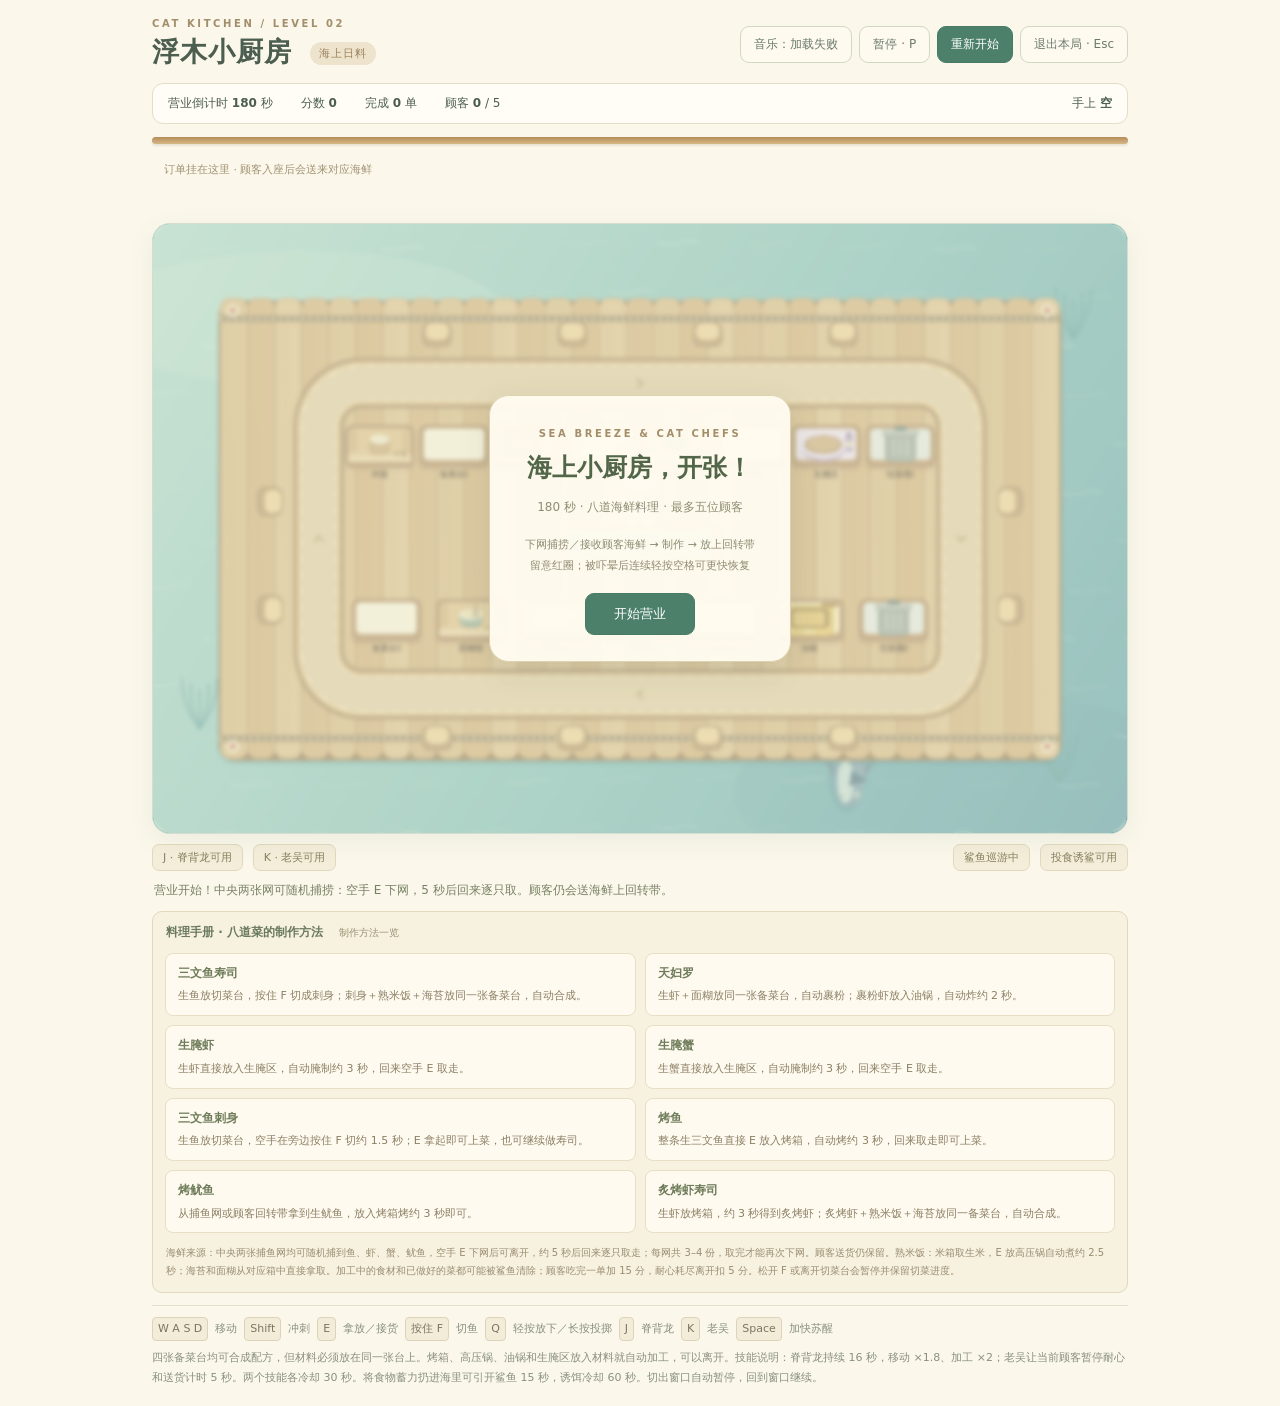
==== level2/index.html @ e4432787 "arrange 整理第一关、第二关目录" ====
<!doctype html>
<html lang="zh-CN">
<head><meta charset="utf-8"><meta name="viewport" content="width=device-width,initial-scale=1"><title>浮木小厨房 · 第二关</title><meta name="description" content="小猫厨房第二关：海上浮木、八道料理、顾客送海鲜与鲨鱼眩晕。"><link rel="stylesheet" href="style.css"></head>
<body><main class="shell">
<header><div><p class="eyebrow">CAT KITCHEN / LEVEL 02</p><h1>浮木小厨房 <span>海上日料</span></h1></div><div class="actions"><button id="music-toggle" class="light" type="button" aria-pressed="true">音乐：开</button><button id="pause-button" class="light" type="button">暂停 · P</button><button id="restart-button" type="button">重新开始</button><button id="exit-button" class="light" type="button">退出本局 · Esc</button></div></header>
<section class="status" aria-label="本局状态"><span>营业倒计时 <b id="time">180</b> 秒</span><span>分数 <b id="score">0</b></span><span>完成 <b id="served">0</b> 单</span><span>顾客 <b id="customerCount">0</b> / 5</span><span>手上 <b id="hand">空</b></span></section>
<section class="order-board" aria-label="顾客订单"><div class="order-rod"></div><div id="orders"><p id="orders-empty">订单挂在这里 · 顾客入座后会送来对应海鲜</p></div></section>
<div class="sea-frame"><canvas id="raft-game" width="1440" height="900" tabindex="0" aria-label="第二关。WASD 移动，Shift 冲刺，E 取放，按住 F 切鱼，Q 蓄力投掷，J 脊背龙，K 老吴。眩晕时连续轻按空格。"></canvas>
  <div id="focus-cover" class="cover" hidden><div class="cover-card"><h2 id="pause-title">已暂停</h2><button id="resume-button" type="button">继续营业</button></div></div>
  <div id="round-cover" class="cover"><div class="cover-card"><span class="eyebrow">SEA BREEZE &amp; CAT CHEFS</span><h2 id="round-title">海上小厨房，开张！</h2><p id="round-detail">180 秒 · 八道海鲜料理 · 最多五位顾客</p><p class="cover-hint">下网捕捞／接收顾客海鲜 → 制作 → 放上回转带<br>留意红圈；被吓晕后连续轻按空格可更快恢复</p><button id="start-button" type="button">开始营业</button></div></div>
</div>
<section class="skill-strip" aria-label="技能与鲨鱼状态"><span id="skillJ">J · 脊背龙可用</span><span id="skillK">K · 老吴可用</span><span id="sharkStatus">鲨鱼巡游中</span><span id="lureStatus">投食诱鲨可用</span></section>
<p id="message" role="status" aria-live="polite">中央两张网可随机捕鱼：空手 E 下网，5 秒后回来按 E 逐只取走 3–4 份海鲜。顾客仍会送海鲜，红圈预警时请及时躲开。</p>
  <section class="recipe-book" aria-labelledby="recipe-title"><h2 id="recipe-title">料理手册 · 八道菜的制作方法 <span>制作方法一览</span></h2><div class="recipe-grid">
    <article><strong>三文鱼寿司</strong><p>生鱼放切菜台，按住 F 切成刺身；刺身＋熟米饭＋海苔放同一张备菜台，自动合成。</p></article>
    <article><strong>天妇罗</strong><p>生虾＋面糊放同一张备菜台，自动裹粉；裹粉虾放入油锅，自动炸约 2 秒。</p></article>
    <article><strong>生腌虾</strong><p>生虾直接放入生腌区，自动腌制约 3 秒，回来空手 E 取走。</p></article>
    <article><strong>生腌蟹</strong><p>生蟹直接放入生腌区，自动腌制约 3 秒，回来空手 E 取走。</p></article>
    <article><strong>三文鱼刺身</strong><p>生鱼放切菜台，空手在旁边按住 F 切约 1.5 秒；E 拿起即可上菜，也可继续做寿司。</p></article>
    <article><strong>烤鱼</strong><p>整条生三文鱼直接 E 放入烤箱，自动烤约 3 秒，回来取走即可上菜。</p></article>
    <article><strong>烤鱿鱼</strong><p>从捕鱼网或顾客回转带拿到生鱿鱼，放入烤箱烤约 3 秒即可。</p></article>
    <article><strong>炙烤虾寿司</strong><p>生虾放烤箱，约 3 秒得到炙烤虾；炙烤虾＋熟米饭＋海苔放同一备菜台，自动合成。</p></article>
  </div><p class="recipe-note">海鲜来源：中央两张捕鱼网均可随机捕到鱼、虾、蟹、鱿鱼，空手 E 下网后可离开，约 5 秒后回来逐只取走；每网共 3–4 份，取完才能再次下网。顾客送货仍保留。熟米饭：米箱取生米，E 放高压锅自动煮约 2.5 秒；海苔和面糊从对应箱中直接拿取。加工中的食材和已做好的菜都可能被鲨鱼清除；顾客吃完一单加 15 分，耐心耗尽离开扣 5 分。松开 F 或离开切菜台会暂停并保留切菜进度。</p></section>

<footer><div><kbd>W A S D</kbd> 移动 <kbd>Shift</kbd> 冲刺 <kbd>E</kbd> 拿放／接货 <kbd>按住 F</kbd> 切鱼 <kbd>Q</kbd> 轻按放下／长按投掷 <kbd>J</kbd> 脊背龙 <kbd>K</kbd> 老吴 <kbd>Space</kbd> 加快苏醒</div><p>四张备菜台均可合成配方，但材料必须放在同一张台上。烤箱、高压锅、油锅和生腌区放入材料就自动加工，可以离开。技能说明：脊背龙持续 16 秒，移动 ×1.8、加工 ×2；老吴让当前顾客暂停耐心和送货计时 5 秒。两个技能各冷却 30 秒。将食物蓄力扔进海里可引开鲨鱼 15 秒，诱饵冷却 60 秒。切出窗口自动暂停，回到窗口继续。</p></footer>
</main><audio id="bgm" src="assets/bgm.m4a" loop preload="auto" hidden></audio><script src="game.js"></script></body></html>
---- level2/style.css ----
:root{color-scheme:light;--ink:#4c5e50;--muted:#87917e;--cream:#fbf7eb}*{box-sizing:border-box}body{margin:0;background:var(--cream);color:var(--ink);font-family:'Microsoft YaHei',system-ui,sans-serif;padding:18px 24px}.shell{max-width:1200px;margin:auto}header{display:flex;justify-content:space-between;align-items:center;gap:16px;margin-bottom:13px}.eyebrow{font-size:10px;letter-spacing:2.6px;color:#a38e6b;margin:0 0 5px;font-weight:700}h1{font-size:27px;margin:0;letter-spacing:1px}h1 span{font-size:11px;vertical-align:middle;background:#eee4cd;padding:5px 9px;border-radius:12px;margin-left:8px;color:#9b815b;font-weight:400}.actions{display:flex;gap:7px;flex-wrap:wrap;justify-content:flex-end}button{font:inherit;font-size:12px;border:1px solid #477b66;border-radius:9px;background:#4c806a;color:white;padding:9px 13px;cursor:pointer;white-space:nowrap}button:hover{filter:brightness(1.07)}button.light{background:#fffaf0;color:#6a7b6c;border-color:#d1d7c4}button:focus-visible,canvas:focus-visible{outline:3px solid #83b5a1;outline-offset:3px}.status{display:flex;flex-wrap:wrap;gap:9px 28px;padding:11px 15px;border:1px solid #e4ddc9;border-radius:11px;background:#fffdf6;font-size:12px;font-variant-numeric:tabular-nums}.status b{font-weight:700}.status>span:last-child{margin-left:auto}.order-board{height:89px;position:relative;margin:6px 0 4px}.order-rod{position:absolute;left:0;right:0;top:7px;height:7px;border-radius:6px;background:linear-gradient(#b58c57,#d5b887);box-shadow:0 2px 2px #8b694524}#orders{position:relative;display:flex;gap:8px;padding:17px 7px 6px;min-height:78px;overflow-x:auto;scrollbar-width:thin}#orders-empty{font-size:11px;color:#a39474;margin:15px 5px}.order-ticket{position:relative;display:flex;gap:4px;align-items:center;padding:8px 6px;background:#fffdf1;border:1px solid #dcca9e;border-radius:4px 4px 9px 9px;box-shadow:0 3px 5px #977c4a10;flex:1 0 150px;height:59px;max-width:220px}.order-ticket:before{content:'';position:absolute;width:5px;height:12px;border-radius:2px;background:#aa8d66;left:15px;top:-8px}.order-ticket.eating{background:#edf2df;border-color:#b9c5a0}.order-ticket canvas{display:block;width:30px;height:30px;flex:none}.order-info{min-width:0;flex:1}.order-name{display:block;font-size:11px;white-space:nowrap}.order-caption{display:block;font-size:9px;margin:3px 0;color:#a28c65}.order-patience{height:4px;border-radius:3px;background:#e7dcc0;overflow:hidden}.order-patience i{height:100%;display:block;transition:width .1s linear}.sea-frame{position:relative;border-radius:18px;overflow:hidden;border:1px solid #d4ddd0;background:#75b7b4;box-shadow:0 7px 24px #4b796315}#raft-game{display:block;width:100%;height:auto;outline:none;touch-action:none}.cover{position:absolute;inset:0;display:grid;place-items:center;background:#eaf0dc73;backdrop-filter:blur(2px);padding:20px}.cover[hidden]{display:none}.cover-card{background:#fffbf0f5;border:1px solid #ded2b2;box-shadow:0 9px 30px #36574b20;border-radius:20px;text-align:center;padding:26px 35px;color:#526749}.cover-card h2{font-size:25px;margin:10px 0}.cover-card p{font-size:12px;color:#8e8c72;line-height:1.9}.cover-card .cover-hint{font-size:11px;margin:16px 0}.cover-card button{padding:11px 28px;font-size:13px}.skill-strip{display:flex;flex-wrap:wrap;gap:6px 10px;margin:10px 0 0;font-size:11px}.skill-strip span{border:1px solid #e1d9bd;border-radius:7px;padding:5px 10px;background:#f4edda;color:#8a805e}.skill-strip .active{background:#e8efd7;border-color:#a9bd87;color:#68844b}.skill-strip span:nth-child(3){margin-left:auto}#message{font-size:12px;color:#778264;min-height:22px;line-height:1.7;margin:9px 2px}.recipe-book{border:1px solid #e2d8bd;border-radius:10px;background:#f7f1e0;overflow:hidden;margin-bottom:12px}.recipe-book h2{margin:0;padding:12px 13px;font-size:12px;color:#6a7a5c;font-weight:600}.recipe-book h2 span{font-size:10px;font-weight:400;color:#9a9173;margin-left:12px}.recipe-grid{display:grid;grid-template-columns:repeat(2,minmax(0,1fr));gap:9px;padding:0 12px 11px}.recipe-grid article{padding:9px 12px;background:#fffaf0;border:1px solid #e7dec5;border-radius:8px;font-size:11px;color:#8b8064;line-height:1.7}.recipe-grid strong{font-size:12px;color:#6e7c59}.recipe-grid p{margin:4px 0 0}.recipe-note{margin:0;padding:0 13px 12px;font-size:10px;line-height:1.8;color:#9a8d70}footer{border-top:1px solid #e4dfca;padding-top:11px;font-size:11px;color:#899080;line-height:1.8}footer div{display:flex;gap:7px;align-items:center;flex-wrap:wrap}footer p{margin:7px 0 0}kbd{font:inherit;background:#f3ecd9;border:1px solid #dcd3ba;color:#7c755e;border-radius:4px;padding:1px 5px}@media(min-width:1000px){.shell{max-width:min(1200px,calc((100vh - 290px)*1.6))}}@media(max-width:800px){body{padding:12px}header{align-items:flex-start;gap:10px;flex-wrap:wrap}h1{font-size:24px}.status{gap:8px 16px}.status>span:last-child{margin-left:0}.skill-strip span:nth-child(3){margin-left:0}.cover-card{padding:16px 20px}.cover-card h2{font-size:20px}.recipe-grid{grid-template-columns:1fr}.order-ticket{flex-basis:156px}}
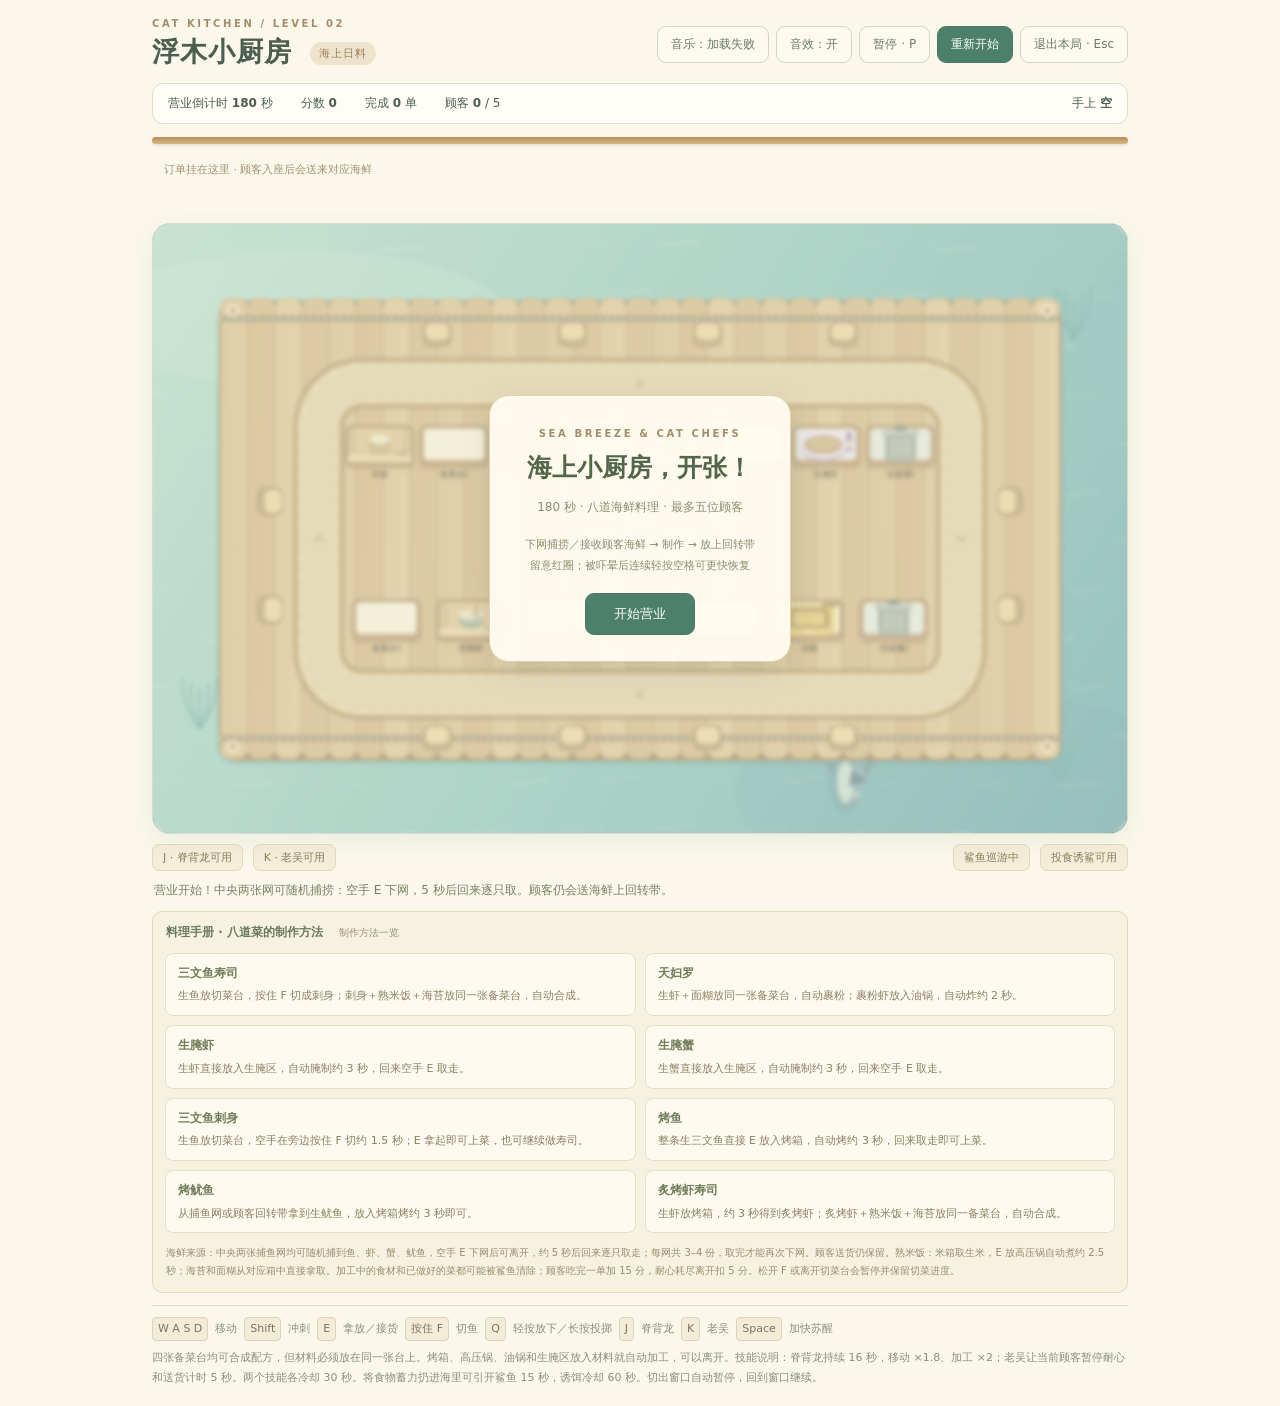
==== commit 3f251264: "Home and level3 更新游戏首页与三个关卡，确认首页能跳转到三个关卡" ====
--- a/level2/index.html
+++ b/level2/index.html
@@ -2,7 +2,7 @@
 <html lang="zh-CN">
 <head><meta charset="utf-8"><meta name="viewport" content="width=device-width,initial-scale=1"><title>浮木小厨房 · 第二关</title><meta name="description" content="小猫厨房第二关：海上浮木、八道料理、顾客送海鲜与鲨鱼眩晕。"><link rel="stylesheet" href="style.css"></head>
 <body><main class="shell">
-<header><div><p class="eyebrow">CAT KITCHEN / LEVEL 02</p><h1>浮木小厨房 <span>海上日料</span></h1></div><div class="actions"><button id="music-toggle" class="light" type="button" aria-pressed="true">音乐：开</button><button id="pause-button" class="light" type="button">暂停 · P</button><button id="restart-button" type="button">重新开始</button><button id="exit-button" class="light" type="button">退出本局 · Esc</button></div></header>
+<header><div><p class="eyebrow">CAT KITCHEN / LEVEL 02</p><h1>浮木小厨房 <span>海上日料</span></h1></div><div class="actions"><button id="music-toggle" class="light" type="button" aria-pressed="true">音乐：开</button><button id="sfx-toggle" type="button" class="light" aria-pressed="true">音效：开</button><button id="pause-button" class="light" type="button">暂停 · P</button><button id="restart-button" type="button">重新开始</button><button id="exit-button" class="light" type="button">退出本局 · Esc</button></div></header>
 <section class="status" aria-label="本局状态"><span>营业倒计时 <b id="time">180</b> 秒</span><span>分数 <b id="score">0</b></span><span>完成 <b id="served">0</b> 单</span><span>顾客 <b id="customerCount">0</b> / 5</span><span>手上 <b id="hand">空</b></span></section>
 <section class="order-board" aria-label="顾客订单"><div class="order-rod"></div><div id="orders"><p id="orders-empty">订单挂在这里 · 顾客入座后会送来对应海鲜</p></div></section>
 <div class="sea-frame"><canvas id="raft-game" width="1440" height="900" tabindex="0" aria-label="第二关。WASD 移动，Shift 冲刺，E 取放，按住 F 切鱼，Q 蓄力投掷，J 脊背龙，K 老吴。眩晕时连续轻按空格。"></canvas>
@@ -23,4 +23,4 @@
   </div><p class="recipe-note">海鲜来源：中央两张捕鱼网均可随机捕到鱼、虾、蟹、鱿鱼，空手 E 下网后可离开，约 5 秒后回来逐只取走；每网共 3–4 份，取完才能再次下网。顾客送货仍保留。熟米饭：米箱取生米，E 放高压锅自动煮约 2.5 秒；海苔和面糊从对应箱中直接拿取。加工中的食材和已做好的菜都可能被鲨鱼清除；顾客吃完一单加 15 分，耐心耗尽离开扣 5 分。松开 F 或离开切菜台会暂停并保留切菜进度。</p></section>
 
 <footer><div><kbd>W A S D</kbd> 移动 <kbd>Shift</kbd> 冲刺 <kbd>E</kbd> 拿放／接货 <kbd>按住 F</kbd> 切鱼 <kbd>Q</kbd> 轻按放下／长按投掷 <kbd>J</kbd> 脊背龙 <kbd>K</kbd> 老吴 <kbd>Space</kbd> 加快苏醒</div><p>四张备菜台均可合成配方，但材料必须放在同一张台上。烤箱、高压锅、油锅和生腌区放入材料就自动加工，可以离开。技能说明：脊背龙持续 16 秒，移动 ×1.8、加工 ×2；老吴让当前顾客暂停耐心和送货计时 5 秒。两个技能各冷却 30 秒。将食物蓄力扔进海里可引开鲨鱼 15 秒，诱饵冷却 60 秒。切出窗口自动暂停，回到窗口继续。</p></footer>
-</main><audio id="bgm" src="assets/bgm.m4a" loop preload="auto" hidden></audio><script src="game.js"></script></body></html>
+</main><audio id="bgm" src="assets/bgm.m4a" loop preload="auto" hidden></audio><script src="sfx.js"></script><script src="game.js"></script></body></html>
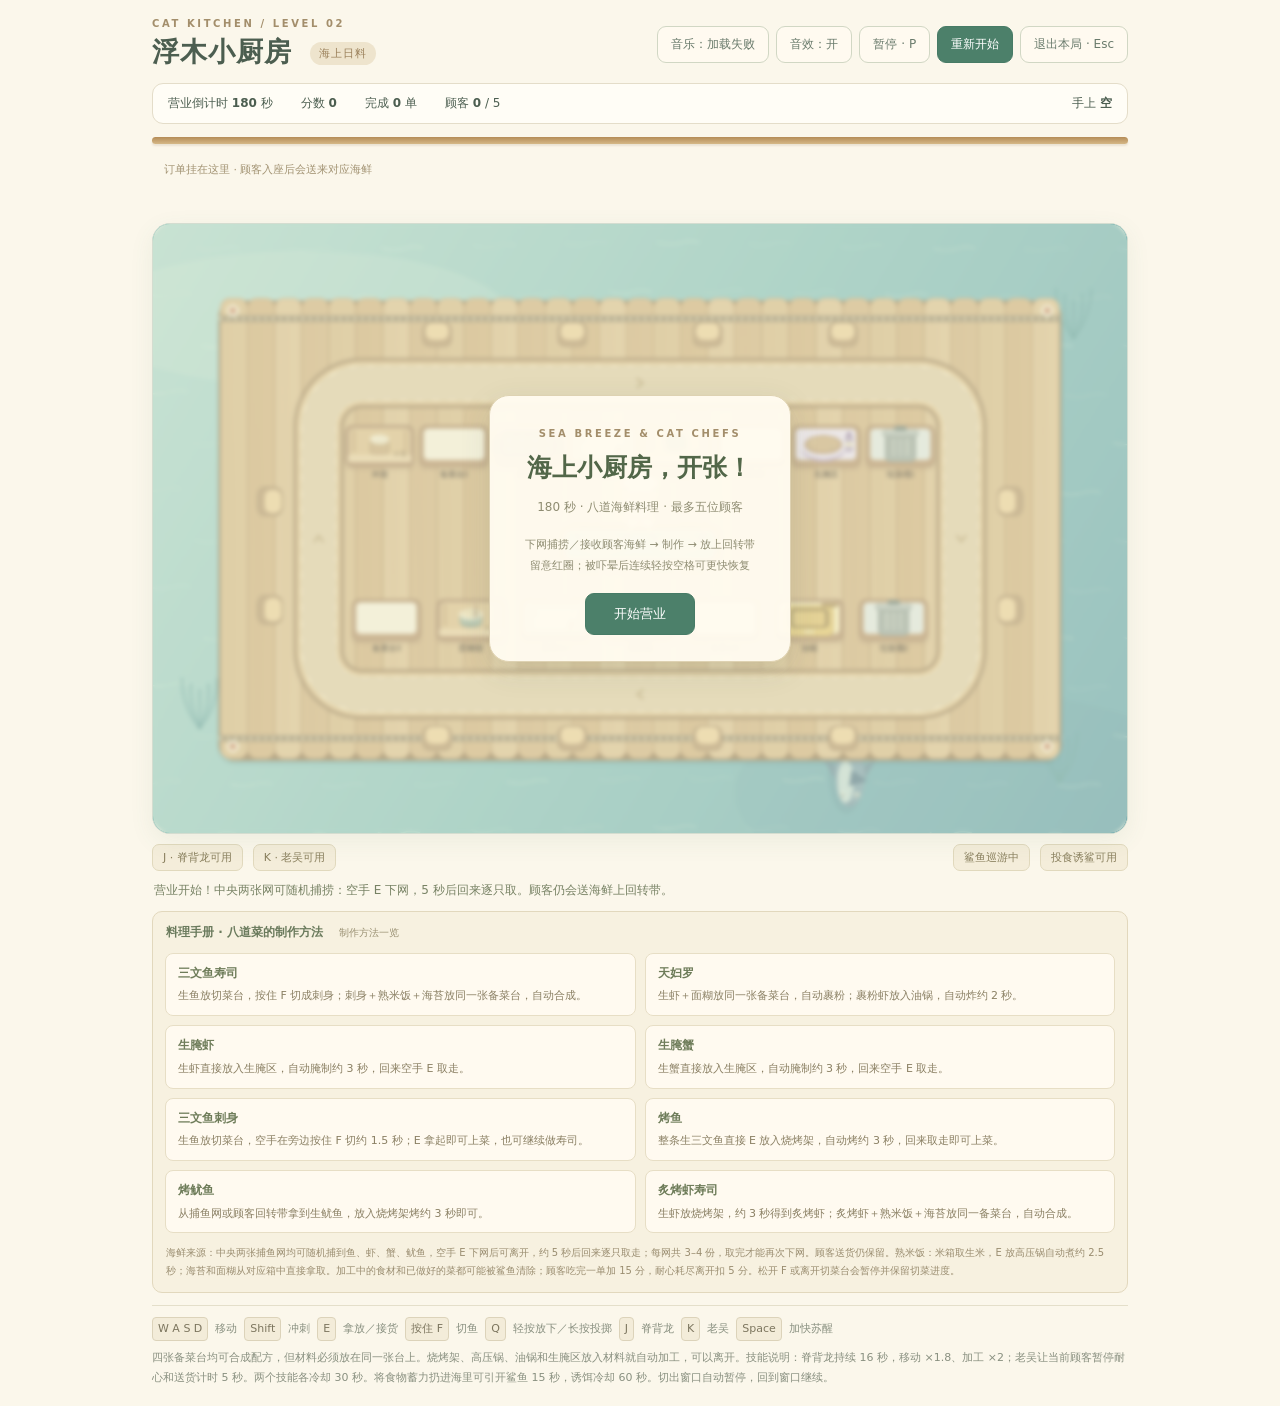
==== commit 0ba086c9: "new level 1, 2, 3" ====
--- a/level2/index.html
+++ b/level2/index.html
@@ -17,10 +17,10 @@
     <article><strong>生腌虾</strong><p>生虾直接放入生腌区，自动腌制约 3 秒，回来空手 E 取走。</p></article>
     <article><strong>生腌蟹</strong><p>生蟹直接放入生腌区，自动腌制约 3 秒，回来空手 E 取走。</p></article>
     <article><strong>三文鱼刺身</strong><p>生鱼放切菜台，空手在旁边按住 F 切约 1.5 秒；E 拿起即可上菜，也可继续做寿司。</p></article>
-    <article><strong>烤鱼</strong><p>整条生三文鱼直接 E 放入烤箱，自动烤约 3 秒，回来取走即可上菜。</p></article>
-    <article><strong>烤鱿鱼</strong><p>从捕鱼网或顾客回转带拿到生鱿鱼，放入烤箱烤约 3 秒即可。</p></article>
-    <article><strong>炙烤虾寿司</strong><p>生虾放烤箱，约 3 秒得到炙烤虾；炙烤虾＋熟米饭＋海苔放同一备菜台，自动合成。</p></article>
+    <article><strong>烤鱼</strong><p>整条生三文鱼直接 E 放入烧烤架，自动烤约 3 秒，回来取走即可上菜。</p></article>
+    <article><strong>烤鱿鱼</strong><p>从捕鱼网或顾客回转带拿到生鱿鱼，放入烧烤架烤约 3 秒即可。</p></article>
+    <article><strong>炙烤虾寿司</strong><p>生虾放烧烤架，约 3 秒得到炙烤虾；炙烤虾＋熟米饭＋海苔放同一备菜台，自动合成。</p></article>
   </div><p class="recipe-note">海鲜来源：中央两张捕鱼网均可随机捕到鱼、虾、蟹、鱿鱼，空手 E 下网后可离开，约 5 秒后回来逐只取走；每网共 3–4 份，取完才能再次下网。顾客送货仍保留。熟米饭：米箱取生米，E 放高压锅自动煮约 2.5 秒；海苔和面糊从对应箱中直接拿取。加工中的食材和已做好的菜都可能被鲨鱼清除；顾客吃完一单加 15 分，耐心耗尽离开扣 5 分。松开 F 或离开切菜台会暂停并保留切菜进度。</p></section>
 
-<footer><div><kbd>W A S D</kbd> 移动 <kbd>Shift</kbd> 冲刺 <kbd>E</kbd> 拿放／接货 <kbd>按住 F</kbd> 切鱼 <kbd>Q</kbd> 轻按放下／长按投掷 <kbd>J</kbd> 脊背龙 <kbd>K</kbd> 老吴 <kbd>Space</kbd> 加快苏醒</div><p>四张备菜台均可合成配方，但材料必须放在同一张台上。烤箱、高压锅、油锅和生腌区放入材料就自动加工，可以离开。技能说明：脊背龙持续 16 秒，移动 ×1.8、加工 ×2；老吴让当前顾客暂停耐心和送货计时 5 秒。两个技能各冷却 30 秒。将食物蓄力扔进海里可引开鲨鱼 15 秒，诱饵冷却 60 秒。切出窗口自动暂停，回到窗口继续。</p></footer>
-</main><audio id="bgm" src="assets/bgm.m4a" loop preload="auto" hidden></audio><script src="sfx.js"></script><script src="game.js"></script></body></html>
+<footer><div><kbd>W A S D</kbd> 移动 <kbd>Shift</kbd> 冲刺 <kbd>E</kbd> 拿放／接货 <kbd>按住 F</kbd> 切鱼 <kbd>Q</kbd> 轻按放下／长按投掷 <kbd>J</kbd> 脊背龙 <kbd>K</kbd> 老吴 <kbd>Space</kbd> 加快苏醒</div><p>四张备菜台均可合成配方，但材料必须放在同一张台上。烧烤架、高压锅、油锅和生腌区放入材料就自动加工，可以离开。技能说明：脊背龙持续 16 秒，移动 ×1.8、加工 ×2；老吴让当前顾客暂停耐心和送货计时 5 秒。两个技能各冷却 30 秒。将食物蓄力扔进海里可引开鲨鱼 15 秒，诱饵冷却 60 秒。切出窗口自动暂停，回到窗口继续。</p></footer>
+</main><audio id="bgm" src="assets/bgm.m4a" loop preload="auto" hidden></audio><script src="grill.js"></script><script src="sfx.js"></script><script src="game.js"></script></body></html>
